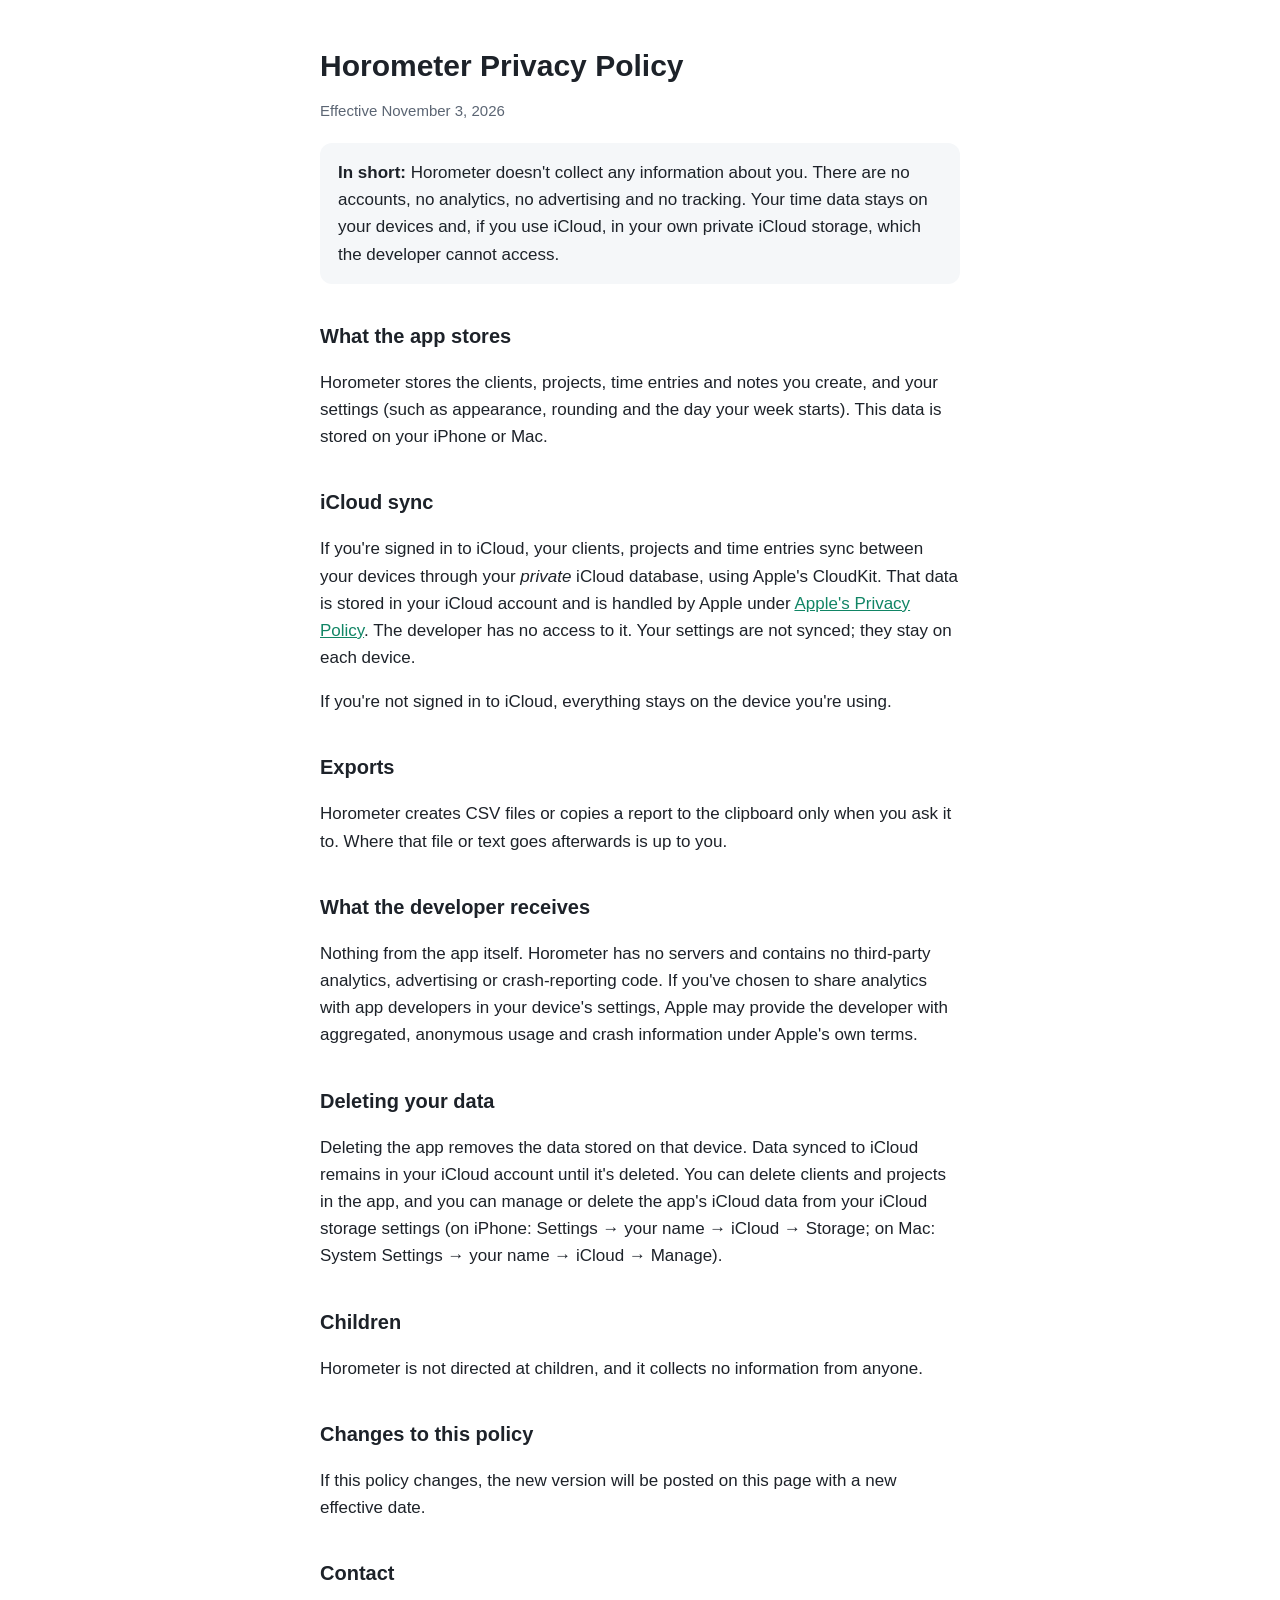
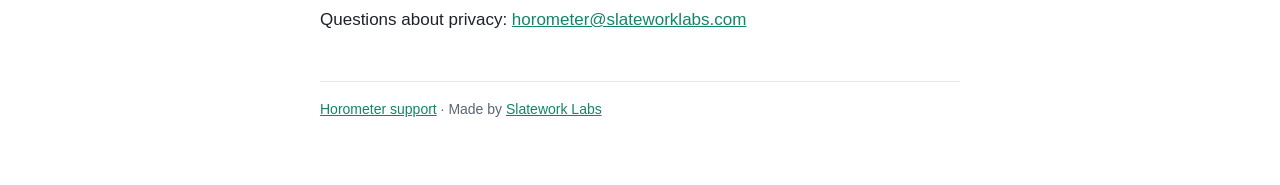
==== privacy/index.html @ 4075aa43 "Initial site" ====
<!doctype html>
<html lang="en">
<head>
<meta charset="utf-8">
<meta name="viewport" content="width=device-width, initial-scale=1">
<title>Horometer Privacy Policy</title>
<link rel="stylesheet" href="../style.css">
</head>
<body>
<main>
<header><h1>Horometer Privacy Policy</h1></header>
<p class="muted">Effective November 3, 2026</p>

<div class="card">
<strong>In short:</strong> Horometer doesn't collect any information about you. There
are no accounts, no analytics, no advertising and no tracking. Your time data stays on
your devices and, if you use iCloud, in your own private iCloud storage, which the
developer cannot access.
</div>

<h2>What the app stores</h2>
<p>Horometer stores the clients, projects, time entries and notes you create, and
your settings (such as appearance, rounding and the day your week starts). This data
is stored on your iPhone or Mac.</p>

<h2>iCloud sync</h2>
<p>If you're signed in to iCloud, your clients, projects and time entries sync between
your devices through your <em>private</em> iCloud database, using Apple's CloudKit. That
data is stored in your iCloud account and is handled by Apple under
<a href="https://www.apple.com/legal/privacy/">Apple's Privacy Policy</a>. The developer
has no access to it. Your settings are not synced; they stay on each device.</p>
<p>If you're not signed in to iCloud, everything stays on the device you're using.</p>

<h2>Exports</h2>
<p>Horometer creates CSV files or copies a report to the clipboard only when you ask
it to. Where that file or text goes afterwards is up to you.</p>

<h2>What the developer receives</h2>
<p>Nothing from the app itself. Horometer has no servers and contains no third-party
analytics, advertising or crash-reporting code. If you've chosen to share analytics
with app developers in your device's settings, Apple may provide the developer with
aggregated, anonymous usage and crash information under Apple's own terms.</p>

<h2>Deleting your data</h2>
<p>Deleting the app removes the data stored on that device. Data synced to iCloud
remains in your iCloud account until it's deleted. You can delete clients and projects
in the app, and you can manage or delete the app's iCloud data from your iCloud
storage settings (on iPhone: Settings → your name → iCloud → Storage; on Mac: System Settings → your name → iCloud → Manage).</p>

<h2>Children</h2>
<p>Horometer is not directed at children, and it collects no information from
anyone.</p>

<h2>Changes to this policy</h2>
<p>If this policy changes, the new version will be posted on this page with a new
effective date.</p>

<h2>Contact</h2>
<p>Questions about privacy: <a href="mailto:horometer@slateworklabs.com">horometer@slateworklabs.com</a></p>

<footer><a href="../">Horometer support</a> · Made by <a href="https://slateworklabs.com">Slatework Labs</a></footer>
</main>
</body>
</html>
---- style.css ----
:root {
  --bg: #ffffff; --text: #1d2229; --muted: #5b6573; --accent: #118565;
  --rule: #e3e7ec; --card: #f5f7f9;
}
@media (prefers-color-scheme: dark) {
  :root { --bg: #202830; --text: #f0f4f9; --muted: #a9b4c2; --accent: #34d399;
          --rule: #3c4658; --card: #28323c; }
}
* { box-sizing: border-box; }
body { margin: 0; background: var(--bg); color: var(--text);
       font: 17px/1.6 -apple-system, BlinkMacSystemFont, "Segoe UI", Helvetica, Arial, sans-serif; }
main { max-width: 680px; margin: 0 auto; padding: 48px 20px 64px; }
header { display: flex; align-items: center; gap: 14px; margin-bottom: 8px; }
header img { width: 56px; height: 56px; border-radius: 13px; }
h1 { font-size: 30px; line-height: 1.2; margin: 0; }
h2 { font-size: 20px; margin: 36px 0 8px; }
p, li { color: var(--text); }
.muted { color: var(--muted); font-size: 15px; }
a { color: var(--accent); }
.card { background: var(--card); border-radius: 12px; padding: 16px 18px; margin: 20px 0; }
footer { margin-top: 48px; padding-top: 16px; border-top: 1px solid var(--rule);
         color: var(--muted); font-size: 14px; }
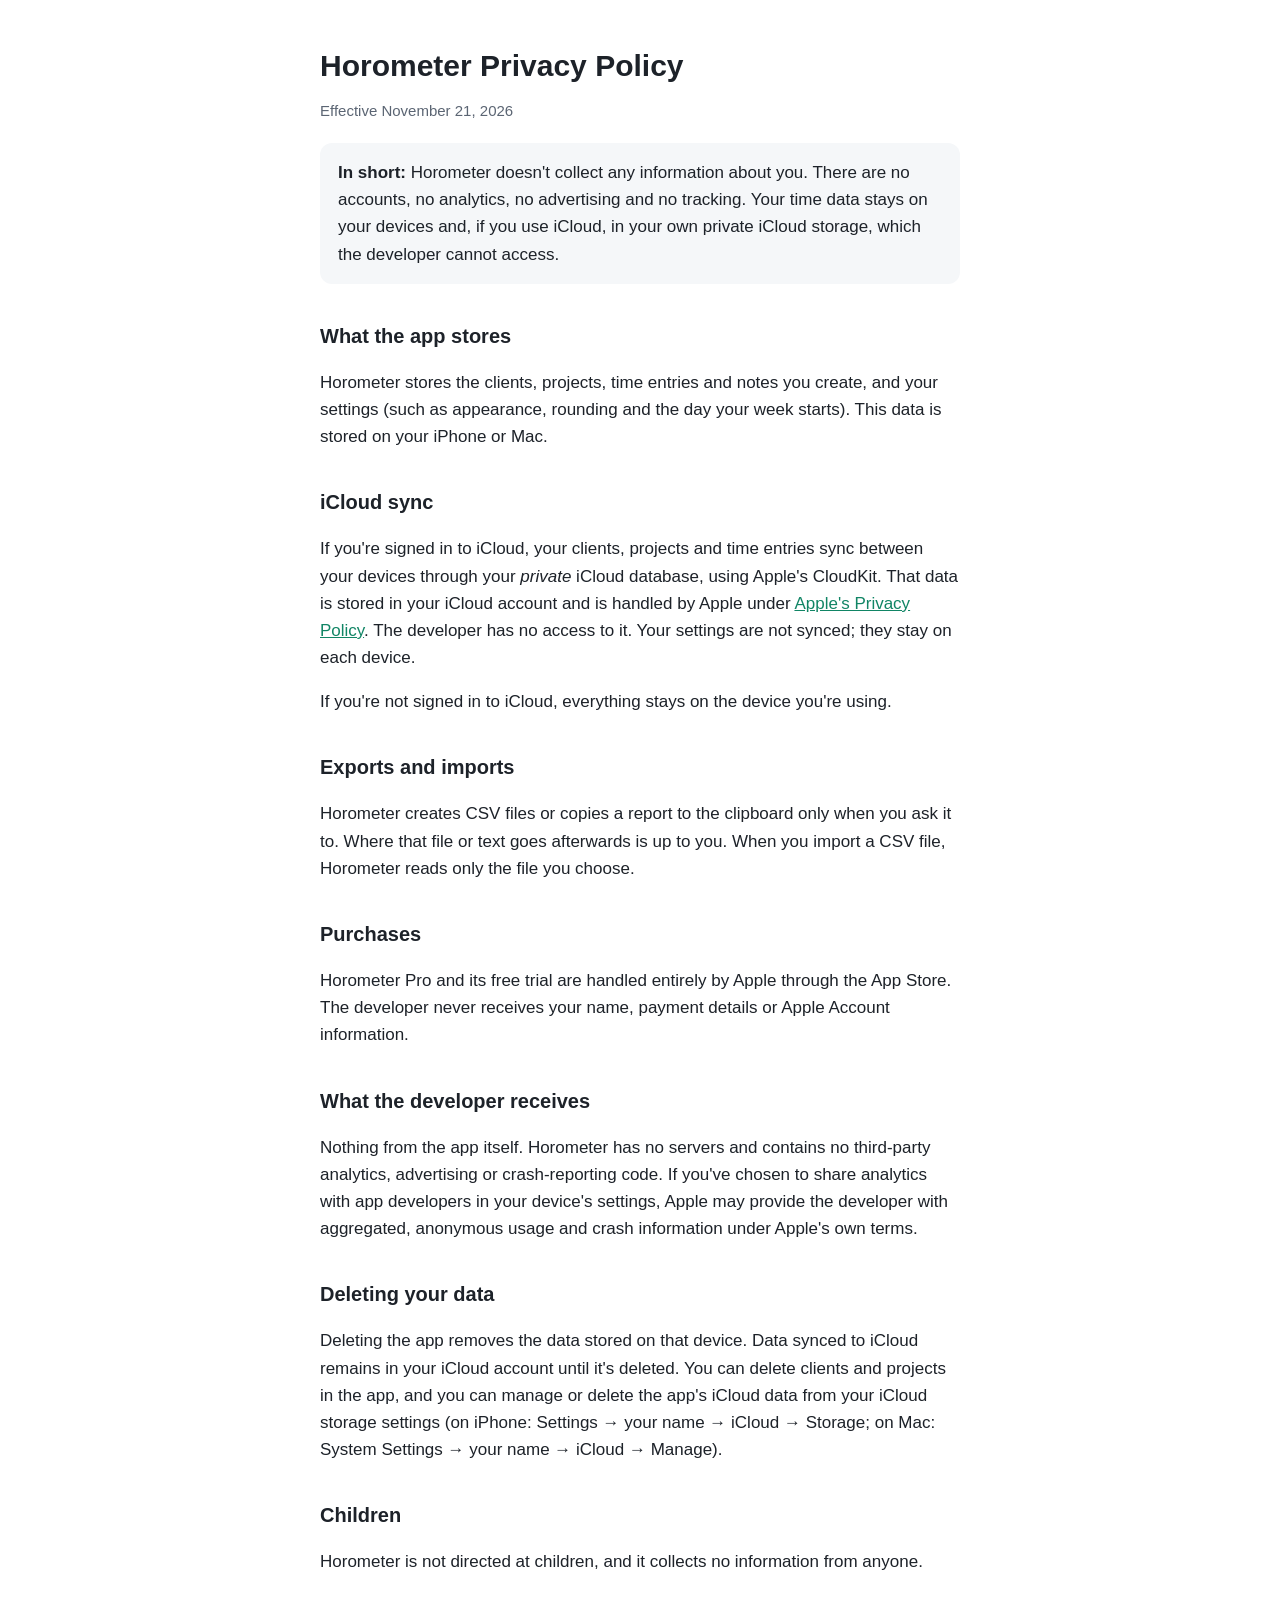
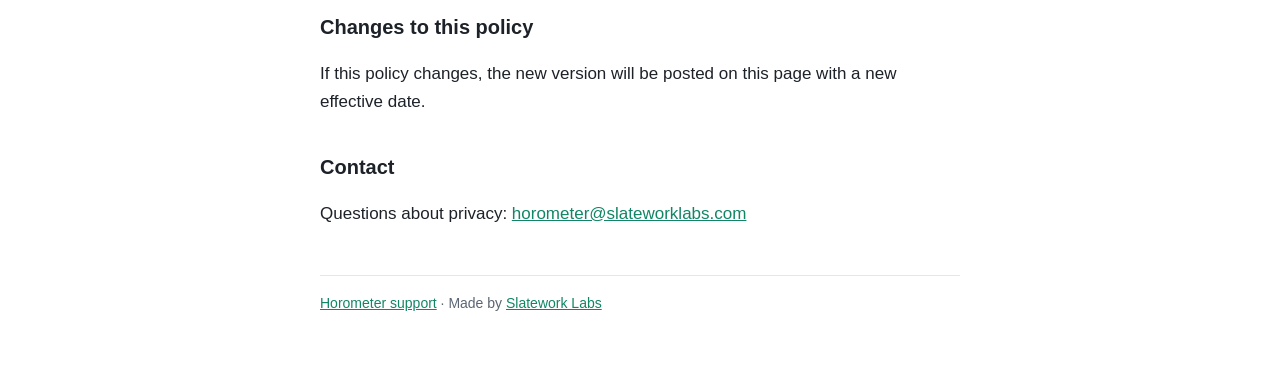
==== commit d3c19371: "Add Horometer Pro section; cover purchases and imports in privacy policy Co-Authored-By: Claude Opus" ====
--- a/privacy/index.html
+++ b/privacy/index.html
@@ -9,7 +9,7 @@
 <body>
 <main>
 <header><h1>Horometer Privacy Policy</h1></header>
-<p class="muted">Effective November 3, 2026</p>
+<p class="muted">Effective November 21, 2026</p>
 
 <div class="card">
 <strong>In short:</strong> Horometer doesn't collect any information about you. There
@@ -31,9 +31,15 @@
 has no access to it. Your settings are not synced; they stay on each device.</p>
 <p>If you're not signed in to iCloud, everything stays on the device you're using.</p>
 
-<h2>Exports</h2>
+<h2>Exports and imports</h2>
 <p>Horometer creates CSV files or copies a report to the clipboard only when you ask
-it to. Where that file or text goes afterwards is up to you.</p>
+it to. Where that file or text goes afterwards is up to you. When you import a CSV
+file, Horometer reads only the file you choose.</p>
+
+<h2>Purchases</h2>
+<p>Horometer Pro and its free trial are handled entirely by Apple through the App
+Store. The developer never receives your name, payment details or Apple Account
+information.</p>
 
 <h2>What the developer receives</h2>
 <p>Nothing from the app itself. Horometer has no servers and contains no third-party
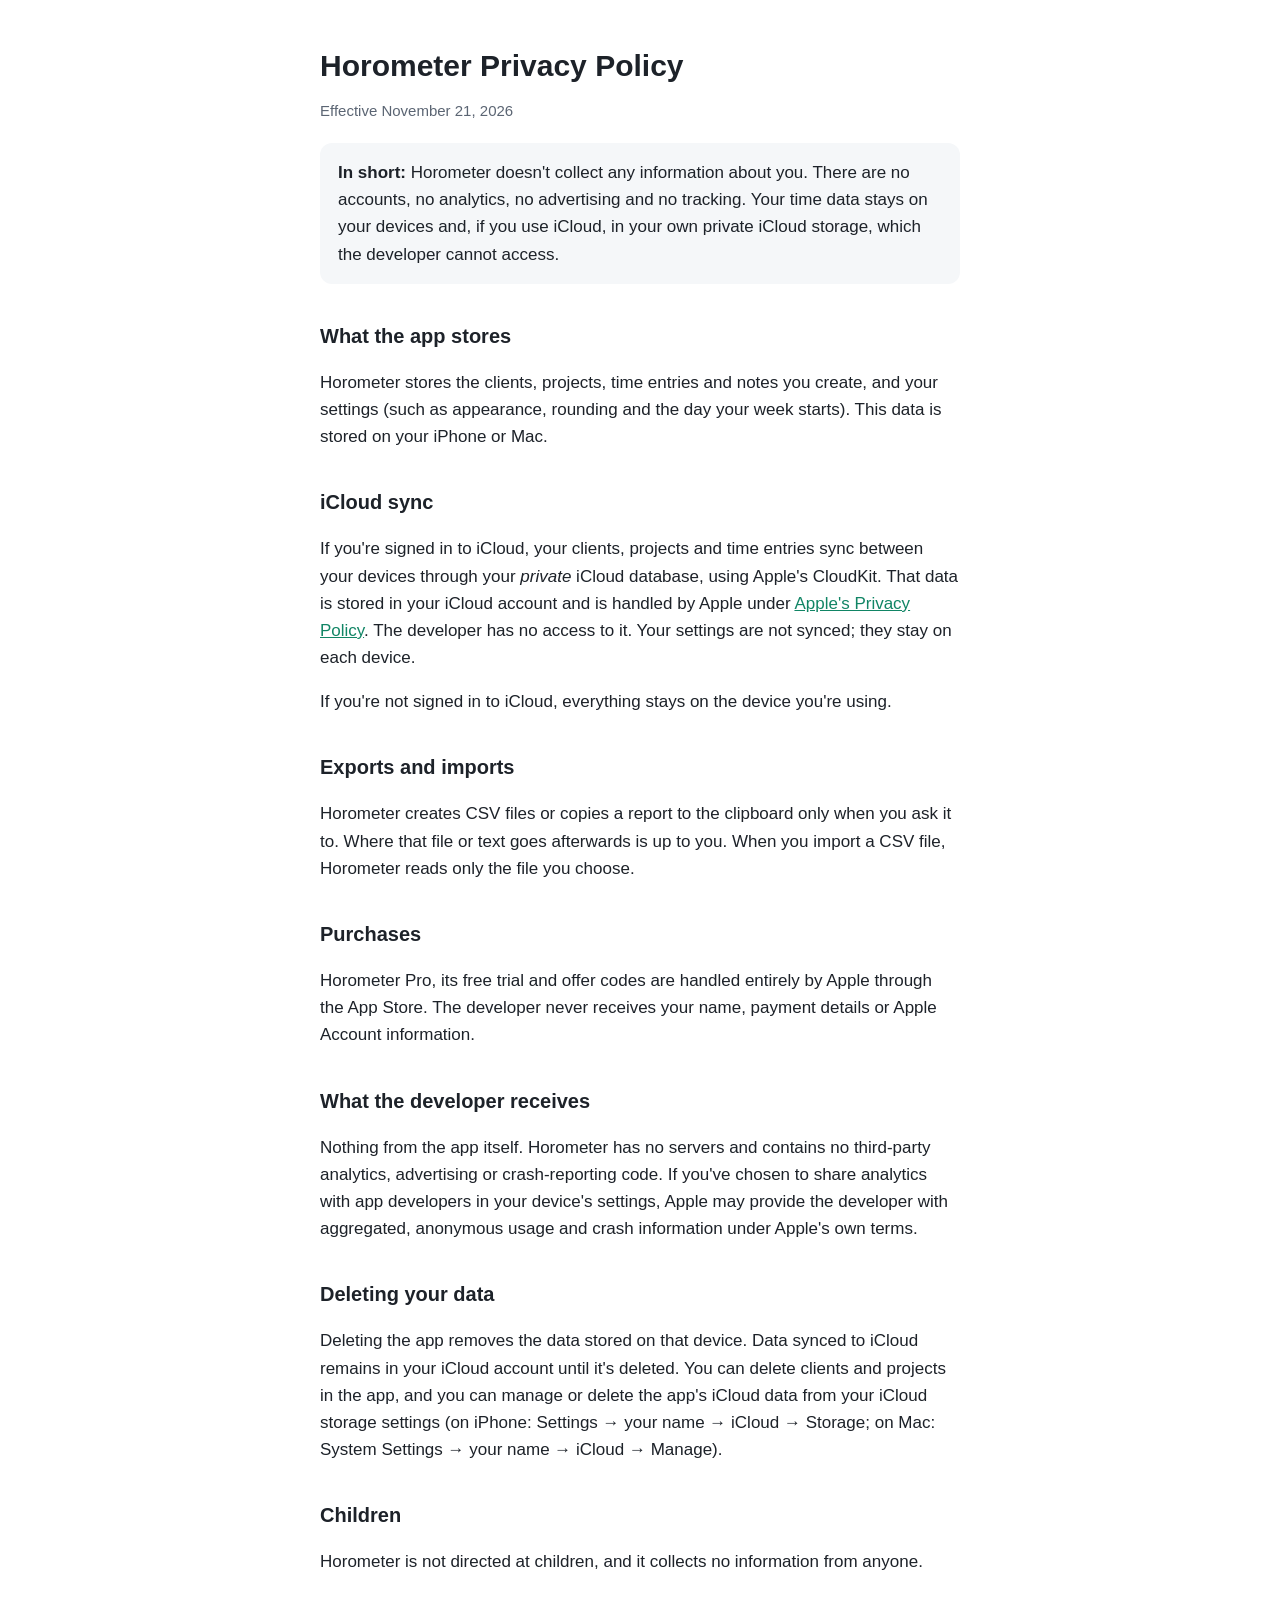
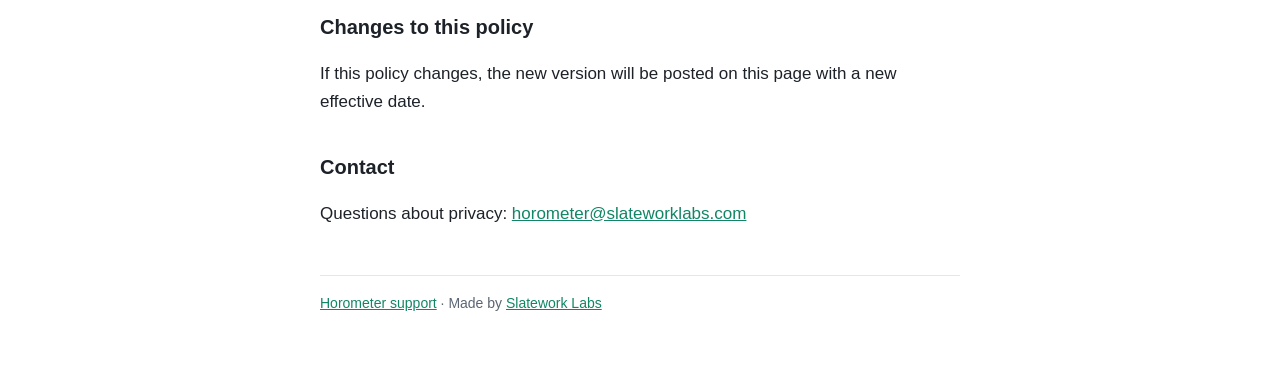
==== commit f425be40: "Support for 1.0.1: sync status line, offline, Redeem Code; offer codes in privacy" ====
--- a/privacy/index.html
+++ b/privacy/index.html
@@ -37,8 +37,8 @@
 file, Horometer reads only the file you choose.</p>
 
 <h2>Purchases</h2>
-<p>Horometer Pro and its free trial are handled entirely by Apple through the App
-Store. The developer never receives your name, payment details or Apple Account
+<p>Horometer Pro, its free trial and offer codes are handled entirely by Apple through
+the App Store. The developer never receives your name, payment details or Apple Account
 information.</p>
 
 <h2>What the developer receives</h2>
